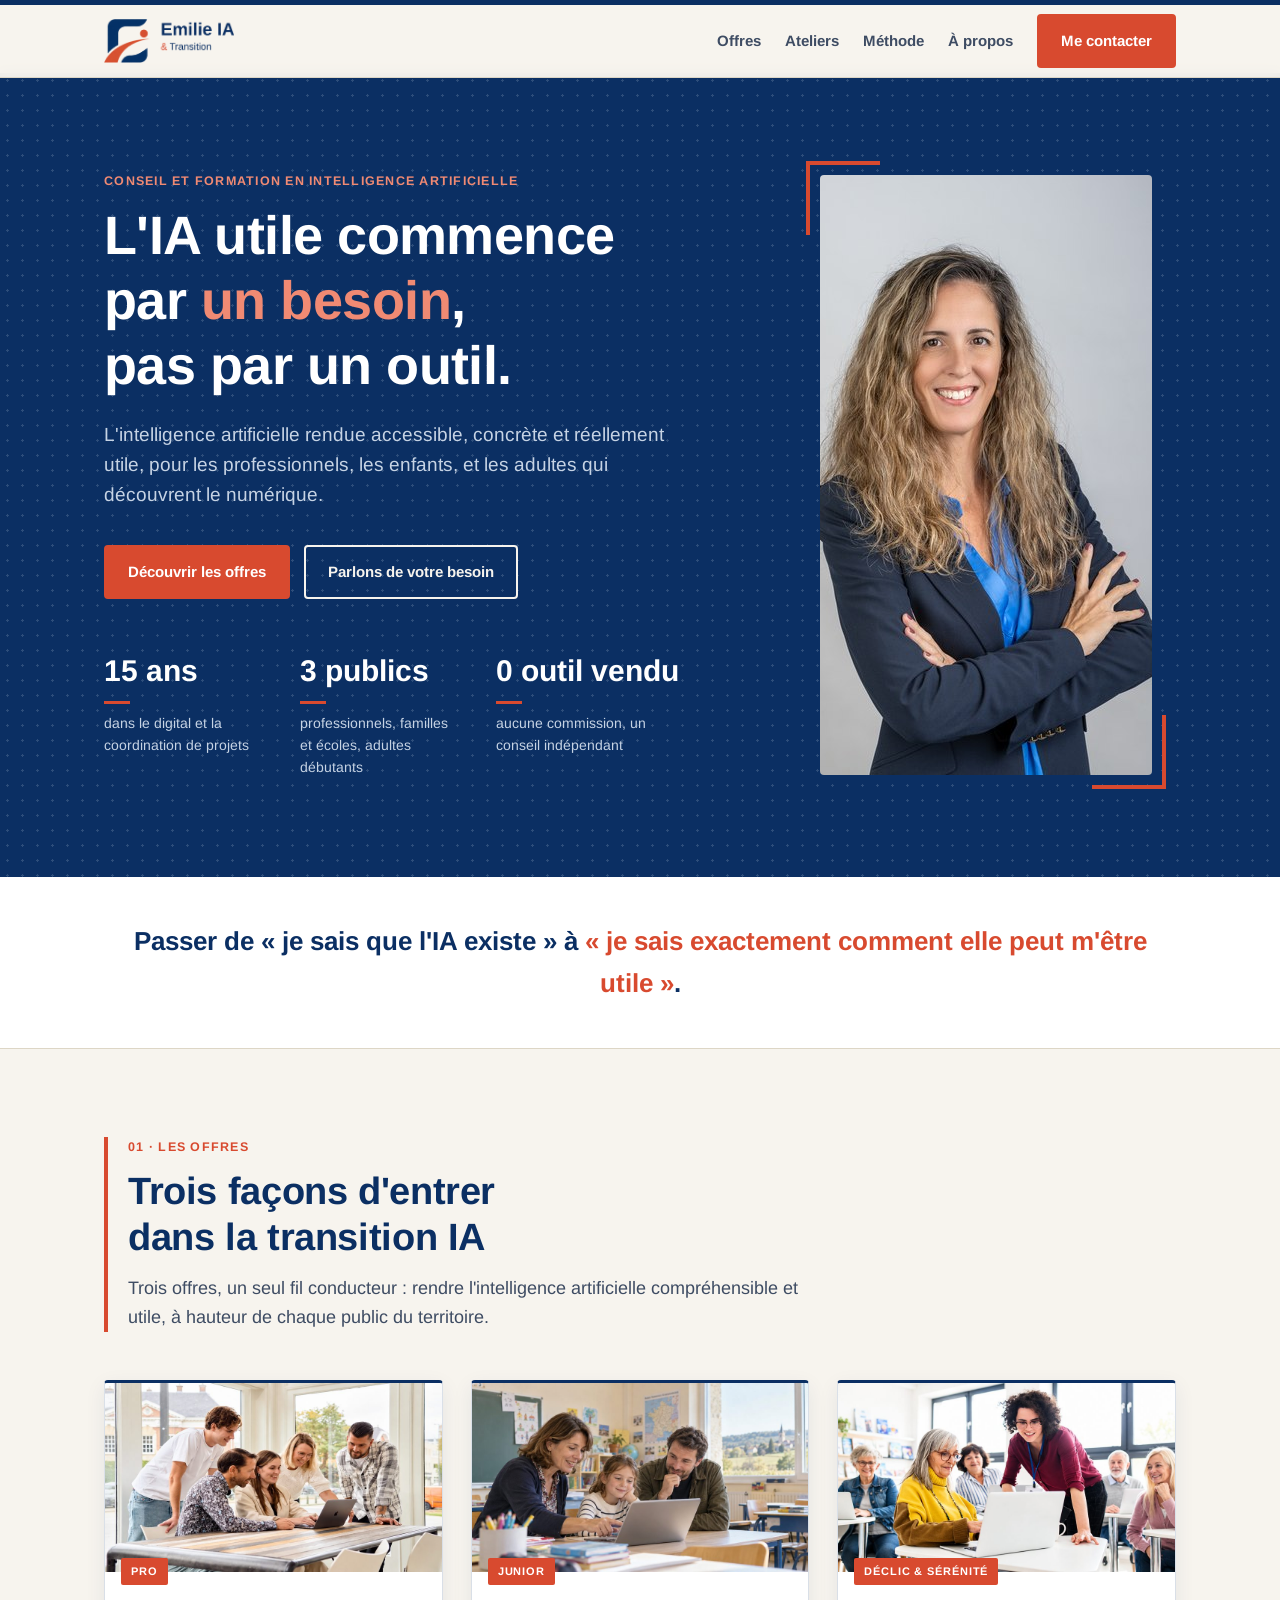
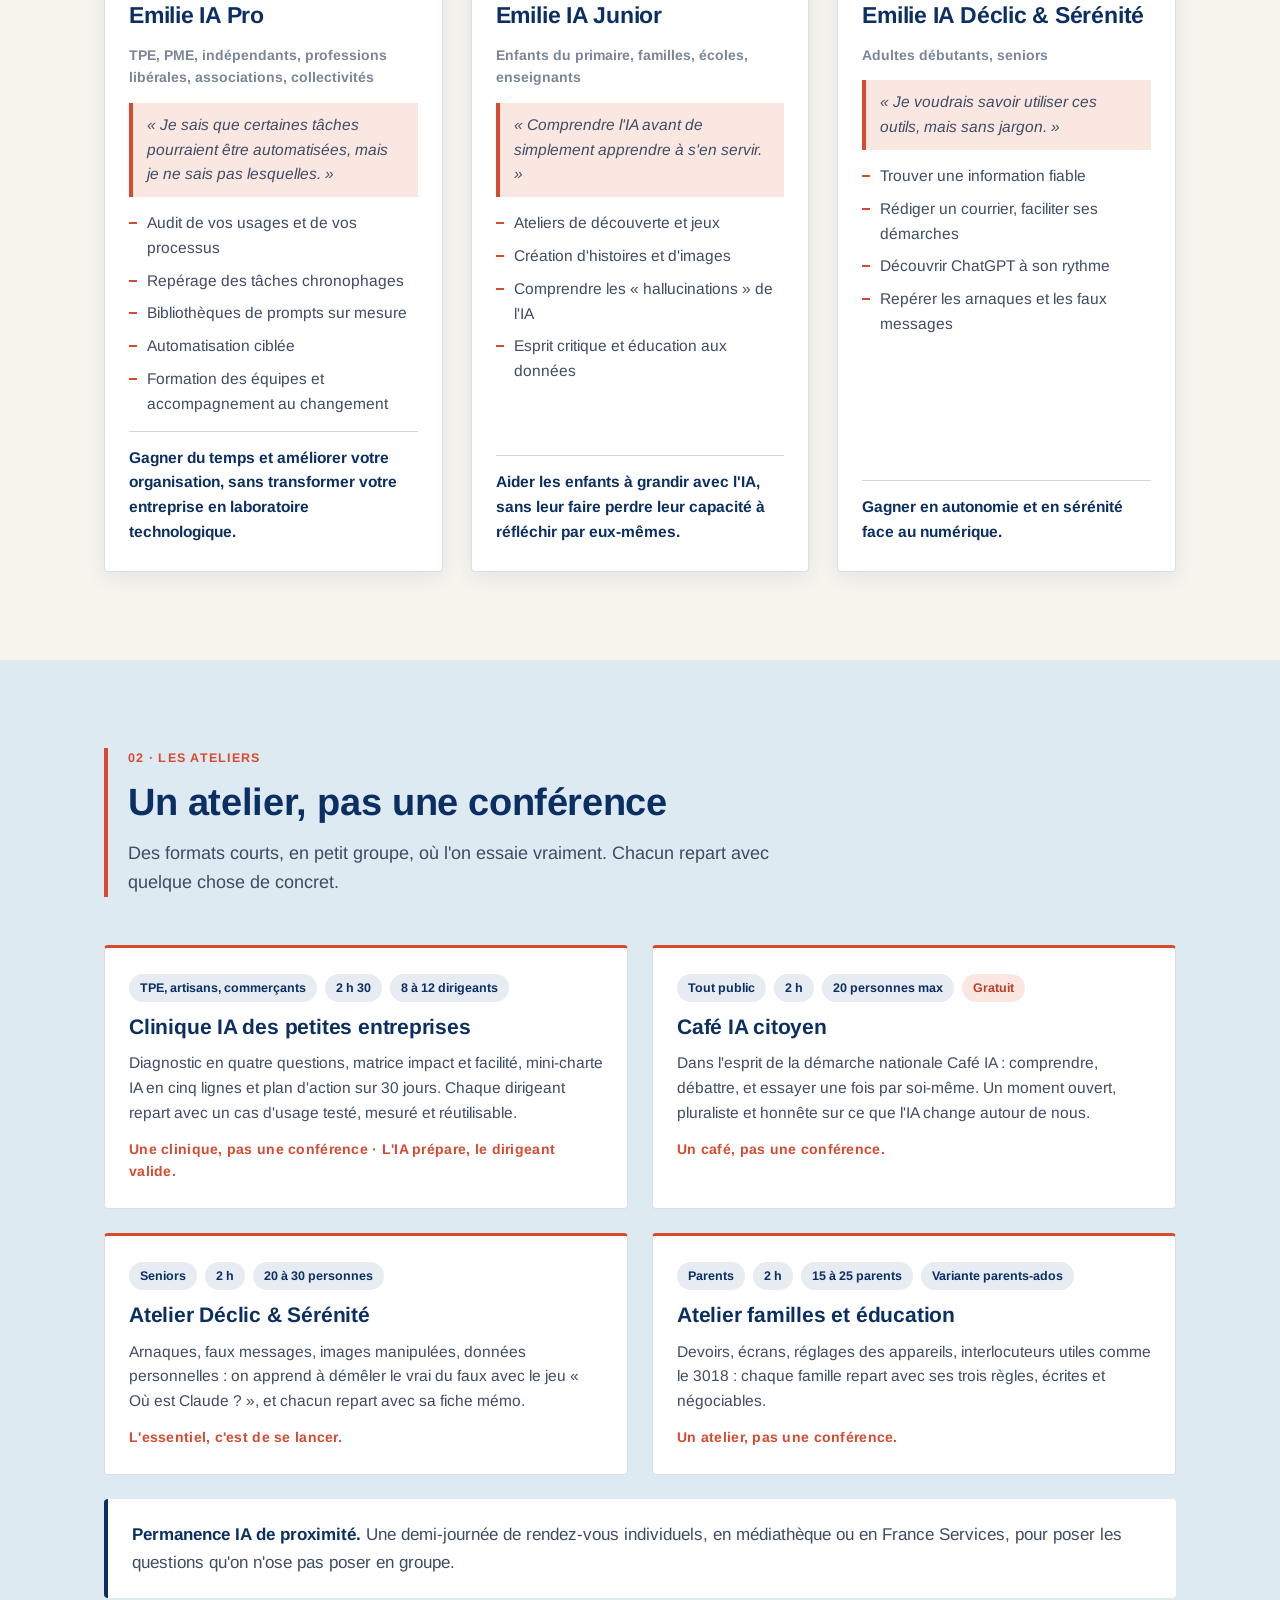
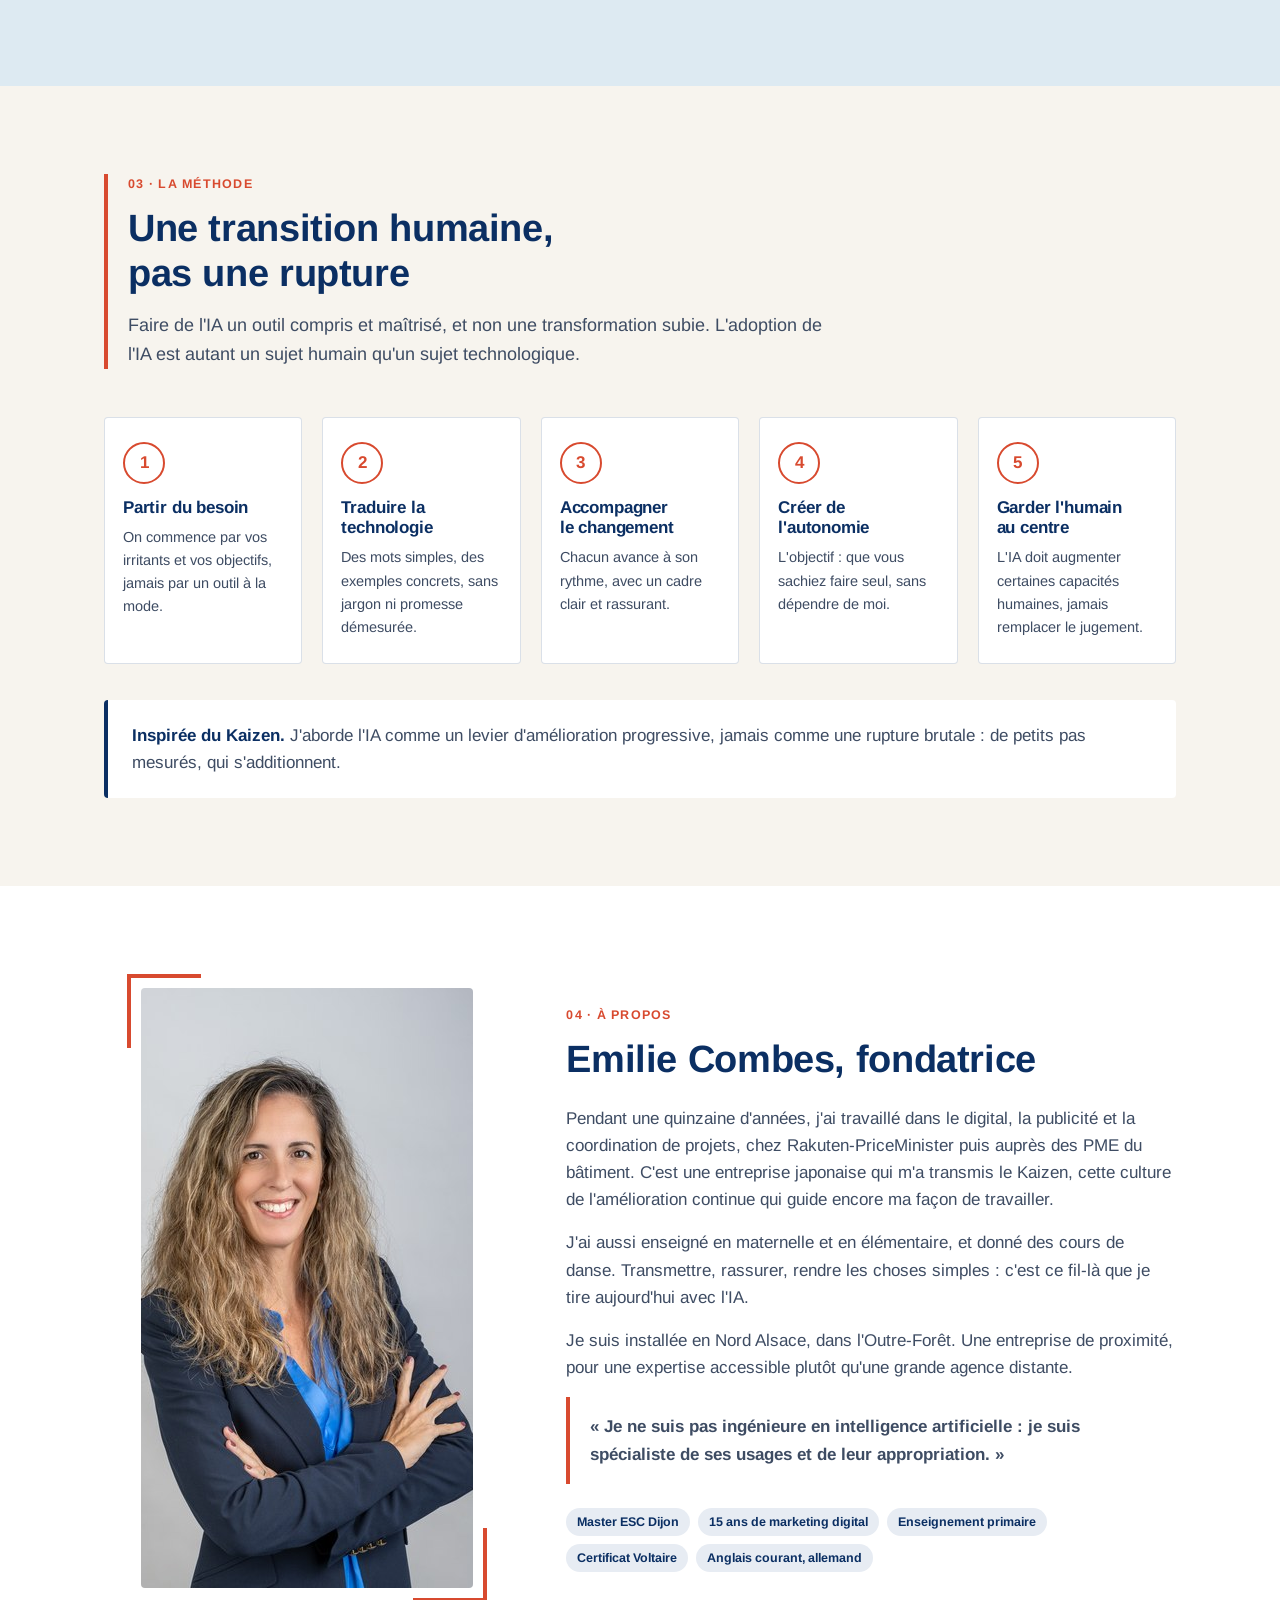
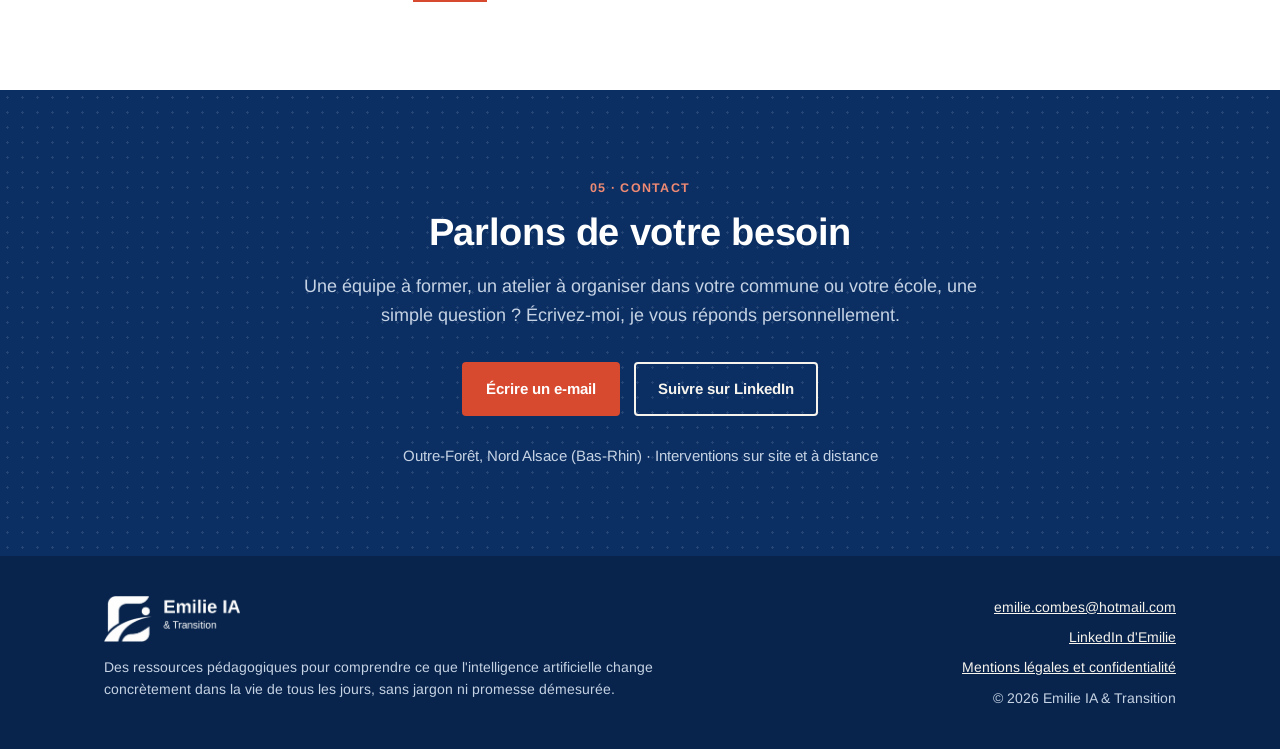
==== index.html @ 93472dae "Premier site Emilie IA & Transition Co-Authored-By: Claude Opus 5.5 (1M context) <noreply@anthropic." ====
<!doctype html>
<html lang="fr">
<head>
  <meta charset="utf-8">
  <meta name="viewport" content="width=device-width, initial-scale=1">
  <title>Emilie IA &amp; Transition | Conseil et formation en intelligence artificielle, Nord Alsace</title>
  <meta name="description" content="L'intelligence artificielle rendue accessible, concrète et réellement utile, pour les professionnels, les enfants et les adultes qui découvrent le numérique. Conseil et formation en IA dans le Bas-Rhin.">
  <link rel="icon" type="image/png" href="assets/logo_icone.png">
  <link rel="stylesheet" href="style.css">
</head>
<body>
  <div class="progress" aria-hidden="true"><span id="progress"></span></div>

  <header class="site-header">
    <div class="wrap">
      <a class="logo" href="#accueil" aria-label="Emilie IA & Transition, accueil"><img src="assets/logo_horizontal.png" alt="Emilie IA & Transition"></a>
      <button class="menu-toggle" aria-expanded="false" aria-controls="nav">Menu</button>
      <nav class="nav" id="nav">
        <a href="#offres">Offres</a>
        <a href="#ateliers">Ateliers</a>
        <a href="#methode">Méthode</a>
        <a href="#a-propos">À propos</a>
        <a class="btn" href="#contact">Me contacter</a>
      </nav>
    </div>
  </header>

  <main>
    <section class="hero" id="accueil">
      <div class="wrap">
        <div>
          <span class="eyebrow">Conseil et formation en intelligence artificielle</span>
          <h1>L'IA utile commence par <em>un besoin</em>, pas par un outil.</h1>
          <p class="lead">L'intelligence artificielle rendue accessible, concrète et réellement utile, pour les professionnels, les enfants, et les adultes qui découvrent le numérique.</p>
          <div class="actions">
            <a class="btn" href="#offres">Découvrir les offres</a>
            <a class="btn btn-light" href="#contact">Parlons de votre besoin</a>
          </div>
          <div class="stats">
            <div class="stat"><strong>15 ans</strong><span>dans le digital et la coordination de projets</span></div>
            <div class="stat"><strong>3 publics</strong><span>professionnels, familles et écoles, adultes débutants</span></div>
            <div class="stat"><strong>0 outil vendu</strong><span>aucune commission, un conseil indépendant</span></div>
          </div>
        </div>
        <figure class="portrait" style="margin:0">
          <img src="assets/portrait-emilie.jpg" alt="Portrait d'Emilie Combes, fondatrice d'Emilie IA & Transition" width="480" height="600">
        </figure>
      </div>
    </section>

    <section class="quote-band">
      <div class="wrap">
        <p>Passer de « je sais que l'IA existe » à <span>« je sais exactement comment elle peut m'être utile »</span>.</p>
      </div>
    </section>

    <section class="section" id="offres">
      <div class="wrap">
        <div class="section-head">
          <span class="eyebrow">01 · Les offres</span>
          <h2>Trois façons d'entrer dans la transition IA</h2>
          <p>Trois offres, un seul fil conducteur : rendre l'intelligence artificielle compréhensible et utile, à hauteur de chaque public du territoire.</p>
        </div>

        <div class="offers">
          <article class="offer">
            <div class="photo"><img src="assets/panel-pro.jpg" alt="Petite équipe de professionnels réunie autour d'un ordinateur portable" loading="lazy"><span class="tag">Pro</span></div>
            <div class="body">
              <h3>Emilie IA Pro</h3>
              <p class="who">TPE, PME, indépendants, professions libérales, associations, collectivités</p>
              <blockquote>« Je sais que certaines tâches pourraient être automatisées, mais je ne sais pas lesquelles. »</blockquote>
              <ul>
                <li>Audit de vos usages et de vos processus</li>
                <li>Repérage des tâches chronophages</li>
                <li>Bibliothèques de prompts sur mesure</li>
                <li>Automatisation ciblée</li>
                <li>Formation des équipes et accompagnement au changement</li>
              </ul>
              <p class="promise">Gagner du temps et améliorer votre organisation, sans transformer votre entreprise en laboratoire technologique.</p>
            </div>
          </article>

          <article class="offer">
            <div class="photo"><img src="assets/panel-junior.jpg" alt="Une enseignante, une petite fille et son père devant un ordinateur portable en classe" loading="lazy"><span class="tag">Junior</span></div>
            <div class="body">
              <h3>Emilie IA Junior</h3>
              <p class="who">Enfants du primaire, familles, écoles, enseignants</p>
              <blockquote>« Comprendre l'IA avant de simplement apprendre à s'en servir. »</blockquote>
              <ul>
                <li>Ateliers de découverte et jeux</li>
                <li>Création d'histoires et d'images</li>
                <li>Comprendre les « hallucinations » de l'IA</li>
                <li>Esprit critique et éducation aux données</li>
              </ul>
              <p class="promise">Aider les enfants à grandir avec l'IA, sans leur faire perdre leur capacité à réfléchir par eux-mêmes.</p>
            </div>
          </article>

          <article class="offer">
            <div class="photo"><img src="assets/panel-declic.jpg" alt="Une animatrice aide des seniors à utiliser un ordinateur portable" loading="lazy"><span class="tag">Déclic &amp; Sérénité</span></div>
            <div class="body">
              <h3>Emilie IA Déclic &amp; Sérénité</h3>
              <p class="who">Adultes débutants, seniors</p>
              <blockquote>« Je voudrais savoir utiliser ces outils, mais sans jargon. »</blockquote>
              <ul>
                <li>Trouver une information fiable</li>
                <li>Rédiger un courrier, faciliter ses démarches</li>
                <li>Découvrir ChatGPT à son rythme</li>
                <li>Repérer les arnaques et les faux messages</li>
              </ul>
              <p class="promise">Gagner en autonomie et en sérénité face au numérique.</p>
            </div>
          </article>
        </div>
      </div>
    </section>

    <section class="section workshops-section" id="ateliers">
      <div class="wrap">
        <div class="section-head">
          <span class="eyebrow">02 · Les ateliers</span>
          <h2>Un atelier, pas une conférence</h2>
          <p>Des formats courts, en petit groupe, où l'on essaie vraiment. Chacun repart avec quelque chose de concret.</p>
        </div>

        <div class="workshops">
          <article class="workshop">
            <div class="meta"><span class="pill">TPE, artisans, commerçants</span><span class="pill">2 h 30</span><span class="pill">8 à 12 dirigeants</span></div>
            <h3>Clinique IA des petites entreprises</h3>
            <p>Diagnostic en quatre questions, matrice impact et facilité, mini-charte IA en cinq lignes et plan d'action sur 30 jours. Chaque dirigeant repart avec un cas d'usage testé, mesuré et réutilisable.</p>
            <span class="slogan">Une clinique, pas une conférence · L'IA prépare, le dirigeant valide.</span>
          </article>

          <article class="workshop">
            <div class="meta"><span class="pill">Tout public</span><span class="pill">2 h</span><span class="pill">20 personnes max</span><span class="pill free">Gratuit</span></div>
            <h3>Café IA citoyen</h3>
            <p>Dans l'esprit de la démarche nationale Café IA : comprendre, débattre, et essayer une fois par soi-même. Un moment ouvert, pluraliste et honnête sur ce que l'IA change autour de nous.</p>
            <span class="slogan">Un café, pas une conférence.</span>
          </article>

          <article class="workshop">
            <div class="meta"><span class="pill">Seniors</span><span class="pill">2 h</span><span class="pill">20 à 30 personnes</span></div>
            <h3>Atelier Déclic &amp; Sérénité</h3>
            <p>Arnaques, faux messages, images manipulées, données personnelles : on apprend à démêler le vrai du faux avec le jeu « Où est Claude ? », et chacun repart avec sa fiche mémo.</p>
            <span class="slogan">L'essentiel, c'est de se lancer.</span>
          </article>

          <article class="workshop">
            <div class="meta"><span class="pill">Parents</span><span class="pill">2 h</span><span class="pill">15 à 25 parents</span><span class="pill">Variante parents-ados</span></div>
            <h3>Atelier familles et éducation</h3>
            <p>Devoirs, écrans, réglages des appareils, interlocuteurs utiles comme le 3018 : chaque famille repart avec ses trois règles, écrites et négociables.</p>
            <span class="slogan">Un atelier, pas une conférence.</span>
          </article>
        </div>

        <div class="kaizen" style="margin-top:24px">
          <strong>Permanence IA de proximité.</strong> Une demi-journée de rendez-vous individuels, en médiathèque ou en France Services, pour poser les questions qu'on n'ose pas poser en groupe.
        </div>
      </div>
    </section>

    <section class="section" id="methode">
      <div class="wrap">
        <div class="section-head">
          <span class="eyebrow">03 · La méthode</span>
          <h2>Une transition humaine, pas une rupture</h2>
          <p>Faire de l'IA un outil compris et maîtrisé, et non une transformation subie. L'adoption de l'IA est autant un sujet humain qu'un sujet technologique.</p>
        </div>

        <div class="steps">
          <div class="step"><h3>Partir du besoin</h3><p>On commence par vos irritants et vos objectifs, jamais par un outil à la mode.</p></div>
          <div class="step"><h3>Traduire la technologie</h3><p>Des mots simples, des exemples concrets, sans jargon ni promesse démesurée.</p></div>
          <div class="step"><h3>Accompagner le changement</h3><p>Chacun avance à son rythme, avec un cadre clair et rassurant.</p></div>
          <div class="step"><h3>Créer de l'autonomie</h3><p>L'objectif : que vous sachiez faire seul, sans dépendre de moi.</p></div>
          <div class="step"><h3>Garder l'humain au centre</h3><p>L'IA doit augmenter certaines capacités humaines, jamais remplacer le jugement.</p></div>
        </div>

        <p class="kaizen"><strong>Inspirée du Kaizen.</strong> J'aborde l'IA comme un levier d'amélioration progressive, jamais comme une rupture brutale : de petits pas mesurés, qui s'additionnent.</p>
      </div>
    </section>

    <section class="section" id="a-propos" style="background:var(--surface)">
      <div class="wrap about">
        <figure class="portrait" style="margin:0">
          <img src="assets/portrait-emilie.jpg" alt="Emilie Combes, souriante, bras croisés" width="480" height="600" loading="lazy">
        </figure>
        <div class="text">
          <span class="eyebrow">04 · À propos</span>
          <h2 style="font-size:clamp(28px,3.6vw,38px);margin-bottom:22px">Emilie Combes, fondatrice</h2>
          <p>Pendant une quinzaine d'années, j'ai travaillé dans le digital, la publicité et la coordination de projets, chez Rakuten-PriceMinister puis auprès des PME du bâtiment. C'est une entreprise japonaise qui m'a transmis le Kaizen, cette culture de l'amélioration continue qui guide encore ma façon de travailler.</p>
          <p>J'ai aussi enseigné en maternelle et en élémentaire, et donné des cours de danse. Transmettre, rassurer, rendre les choses simples : c'est ce fil-là que je tire aujourd'hui avec l'IA.</p>
          <p>Je suis installée en Nord Alsace, dans l'Outre-Forêt. Une entreprise de proximité, pour une expertise accessible plutôt qu'une grande agence distante.</p>
          <p class="signature">« Je ne suis pas ingénieure en intelligence artificielle : je suis spécialiste de ses usages et de leur appropriation. »</p>
          <div class="creds">
            <span class="pill">Master ESC Dijon</span>
            <span class="pill">15 ans de marketing digital</span>
            <span class="pill">Enseignement primaire</span>
            <span class="pill">Certificat Voltaire</span>
            <span class="pill">Anglais courant, allemand</span>
          </div>
        </div>
      </div>
    </section>

    <section class="section contact" id="contact">
      <div class="wrap">
        <span class="eyebrow">05 · Contact</span>
        <h2>Parlons de votre besoin</h2>
        <p>Une équipe à former, un atelier à organiser dans votre commune ou votre école, une simple question ? Écrivez-moi, je vous réponds personnellement.</p>
        <div class="actions">
          <a class="btn" href="mailto:emilie.combes@hotmail.com?subject=Demande%20d'information%20Emilie%20IA%20%26%20Transition">Écrire un e-mail</a>
          <a class="btn btn-light" href="https://www.linkedin.com/company/emilie-ia-transition/" target="_blank" rel="noopener">Suivre sur LinkedIn</a>
        </div>
        <p class="place">Outre-Forêt, Nord Alsace (Bas-Rhin) · Interventions sur site et à distance</p>
      </div>
    </section>
  </main>

  <footer class="site-footer">
    <div class="wrap">
      <div>
        <img src="assets/logo_horizontal_blanc.png" alt="Emilie IA & Transition">
        <p>Des ressources pédagogiques pour comprendre ce que l'intelligence artificielle change concrètement dans la vie de tous les jours, sans jargon ni promesse démesurée.</p>
      </div>
      <div class="links">
        <a href="mailto:emilie.combes@hotmail.com">emilie.combes@hotmail.com</a>
        <a href="https://www.linkedin.com/in/emilie-combes-francais/" target="_blank" rel="noopener">LinkedIn d'Emilie</a>
        <a href="mentions-legales.html">Mentions légales et confidentialité</a>
        <span>© 2026 Emilie IA &amp; Transition</span>
      </div>
    </div>
  </footer>

  <script>
    const bar = document.getElementById('progress');
    addEventListener('scroll', () => {
      const h = document.documentElement;
      bar.style.width = (h.scrollTop / (h.scrollHeight - h.clientHeight) * 100) + '%';
    }, { passive: true });
    const toggle = document.querySelector('.menu-toggle');
    const nav = document.getElementById('nav');
    toggle.addEventListener('click', () => {
      const open = nav.classList.toggle('open');
      toggle.setAttribute('aria-expanded', open);
    });
    nav.querySelectorAll('a').forEach(a => a.addEventListener('click', () => nav.classList.remove('open')));
  </script>
</body>
</html>
---- style.css ----
/* Police Arimo hébergée sur le site (pas d'appel à Google, plus simple pour le RGPD) */
@font-face { font-family: 'Arimo'; font-style: italic; font-weight: 400; font-display: swap; src: url('fonts/arimo-italic-400.woff2') format('woff2'); unicode-range: U+0000-00FF, U+0131, U+0152-0153, U+02BB-02BC, U+02C6, U+02DA, U+02DC, U+0304, U+0308, U+0329, U+2000-206F, U+20AC, U+2122, U+2191, U+2193, U+2212, U+2215, U+FEFF, U+FFFD; }
@font-face { font-family: 'Arimo'; font-style: normal; font-weight: 400; font-display: swap; src: url('fonts/arimo-normal-400.woff2') format('woff2'); unicode-range: U+0000-00FF, U+0131, U+0152-0153, U+02BB-02BC, U+02C6, U+02DA, U+02DC, U+0304, U+0308, U+0329, U+2000-206F, U+20AC, U+2122, U+2191, U+2193, U+2212, U+2215, U+FEFF, U+FFFD; }
@font-face { font-family: 'Arimo'; font-style: normal; font-weight: 700; font-display: swap; src: url('fonts/arimo-normal-700.woff2') format('woff2'); unicode-range: U+0000-00FF, U+0131, U+0152-0153, U+02BB-02BC, U+02C6, U+02DA, U+02DC, U+0304, U+0308, U+0329, U+2000-206F, U+20AC, U+2122, U+2191, U+2193, U+2212, U+2215, U+FEFF, U+FFFD; }

/* Charte Emilie IA & Transition : navy, terracotta, blanc cassé, Arimo */
:root {
  --bg: #F7F4EE;
  --surface: #FFFFFF;
  --navy: #0B2F63;
  --navy-soft: #E7ECF3;
  --terracotta: #D84A2F;
  --terracotta-hover: #C03E26;
  --terracotta-soft: #FBE7E1;
  --pale: #DDEAF2;
  --rose: #F3E1D9;
  --ink: #171717;
  --ink-soft: #3E4C63;
  --ink-faint: #7A8698;
  --line: #DDD6C6;
  --border: rgba(11, 47, 99, .15);
  --on-navy: #F7F4EE;
  --on-navy-soft: #C6D3E4;
  --radius: 4px;
  --shadow: 0 6px 20px rgba(11, 47, 99, .08);
  --font: 'Arimo', Arial, Helvetica, sans-serif;
}

* { box-sizing: border-box; }
html { scroll-behavior: smooth; }
body {
  margin: 0;
  background: var(--bg);
  color: var(--ink);
  font-family: var(--font);
  font-size: 17px;
  line-height: 1.6;
}
img { max-width: 100%; display: block; }
a { color: var(--navy); }
h1, h2, h3 { color: var(--navy); font-weight: 700; letter-spacing: -0.01em; line-height: 1.2; margin: 0; text-wrap: balance; }
p { margin: 0; }

.wrap { max-width: 1120px; margin: 0 auto; padding: 0 24px; }

/* Bandeau de progression */
.progress { position: fixed; top: 0; left: 0; right: 0; height: 5px; background: var(--navy); z-index: 50; }
.progress span { display: block; height: 100%; width: 0; background: var(--terracotta); }

/* En-tête */
.site-header { position: sticky; top: 5px; z-index: 40; background: rgba(247, 244, 238, .96); border-bottom: 1px solid var(--line); backdrop-filter: blur(6px); }
.site-header .wrap { display: flex; align-items: center; justify-content: space-between; gap: 16px; height: 72px; }
.site-header .logo img { height: 44px; width: auto; }
.nav { display: flex; gap: 24px; align-items: center; }
.nav a { text-decoration: none; color: var(--ink-soft); font-size: 15px; font-weight: 700; }
.nav a:hover { color: var(--terracotta); }
.nav .btn { color: #fff; }
.menu-toggle { display: none; background: none; border: 1px solid var(--navy); color: var(--navy); border-radius: var(--radius); padding: 8px 12px; font: 700 14px var(--font); cursor: pointer; }

/* Boutons */
.btn { display: inline-block; text-decoration: none; font-weight: 700; font-size: 15px; padding: 13px 22px; border-radius: var(--radius); border: 2px solid var(--terracotta); background: var(--terracotta); color: #fff; transition: background .15s; }
.btn:hover { background: var(--terracotta-hover); border-color: var(--terracotta-hover); }
.btn-outline { background: transparent; color: var(--navy); border-color: var(--navy); }
.btn-outline:hover { background: var(--navy); color: #fff; border-color: var(--navy); }
.btn-light { background: transparent; color: var(--on-navy); border-color: var(--on-navy); }
.btn-light:hover { background: var(--on-navy); color: var(--navy); border-color: var(--on-navy); }

/* Eyebrow et titres de section */
.eyebrow { display: block; font-size: 12.5px; font-weight: 700; letter-spacing: .1em; text-transform: uppercase; color: var(--terracotta); margin-bottom: 12px; }
.section { padding: 88px 0; }
.section-head { max-width: 720px; margin-bottom: 48px; padding-left: 20px; border-left: 4px solid var(--terracotta); }
.section-head h2 { font-size: clamp(28px, 3.6vw, 38px); }
.section-head p { margin-top: 14px; color: var(--ink-soft); font-size: 18px; }

/* Hero */
.hero { position: relative; background: var(--navy); color: var(--on-navy); overflow: hidden; }
.hero::before { content: ''; position: absolute; inset: 0; background-image: radial-gradient(rgba(198, 211, 228, .18) 1.2px, transparent 1.2px); background-size: 15px 15px; }
.hero .wrap { position: relative; display: grid; grid-template-columns: 1.25fr .75fr; gap: 56px; align-items: center; padding-top: 88px; padding-bottom: 88px; }
.hero .eyebrow { color: #F08A73; }
.hero h1 { color: #fff; font-size: clamp(34px, 5vw, 54px); }
.hero h1 em { font-style: normal; color: #F08A73; }
.hero .lead { margin-top: 22px; font-size: 19px; color: var(--on-navy-soft); max-width: 600px; }
.hero .actions { margin-top: 34px; display: flex; flex-wrap: wrap; gap: 14px; }
.hero .stats { margin-top: 48px; display: flex; flex-wrap: wrap; gap: 36px; }
.hero .stat strong { display: block; font-size: 30px; color: #fff; }
.hero .stat strong::after { content: ''; display: block; width: 26px; height: 3px; background: var(--terracotta); margin-top: 6px; }
.hero .stat span { display: block; margin-top: 8px; font-size: 14px; color: var(--on-navy-soft); max-width: 160px; }

/* Portrait avec équerres terracotta */
.portrait { position: relative; padding: 14px; max-width: 360px; justify-self: center; }
.portrait::before, .portrait::after { content: ''; position: absolute; width: 70px; height: 70px; border: 4px solid var(--terracotta); }
.portrait::before { top: 0; left: 0; border-right: none; border-bottom: none; }
.portrait::after { bottom: 0; right: 0; border-left: none; border-top: none; }
.portrait img { border-radius: var(--radius); aspect-ratio: 4 / 5; object-fit: cover; width: 100%; }

/* Citation */
.quote-band { background: var(--surface); border-bottom: 1px solid var(--line); }
.quote-band .wrap { padding-top: 44px; padding-bottom: 44px; text-align: center; }
.quote-band p { font-size: clamp(20px, 2.6vw, 26px); font-weight: 700; color: var(--navy); }
.quote-band p span { color: var(--terracotta); }

/* Offres */
.offers { display: grid; grid-template-columns: repeat(3, 1fr); gap: 28px; }
.offer { background: var(--surface); border: 1px solid var(--border); border-top: 3px solid var(--navy); border-radius: var(--radius); box-shadow: var(--shadow); display: flex; flex-direction: column; overflow: hidden; }
.offer .photo { position: relative; }
.offer .photo img { aspect-ratio: 16 / 9; object-fit: cover; width: 100%; }
.offer .photo .tag { position: absolute; left: 16px; bottom: -13px; background: var(--terracotta); color: #fff; font-size: 11px; font-weight: 700; letter-spacing: .08em; text-transform: uppercase; padding: 5px 10px; border-radius: 2px; }
.offer .body { padding: 30px 24px 26px; display: flex; flex-direction: column; gap: 14px; flex: 1; }
.offer h3 { font-size: 23px; }
.offer .who { font-size: 14px; color: var(--ink-faint); font-weight: 700; }
.offer blockquote { margin: 0; padding: 10px 14px; border-left: 4px solid var(--terracotta); background: var(--terracotta-soft); font-style: italic; color: var(--ink-soft); font-size: 15.5px; }
.offer ul { margin: 0; padding: 0; list-style: none; display: flex; flex-direction: column; gap: 8px; }
.offer li { position: relative; padding-left: 18px; font-size: 15.5px; color: var(--ink-soft); }
.offer li::before { content: ''; position: absolute; left: 0; top: 11px; width: 8px; height: 2px; background: var(--terracotta); }
.offer .promise { margin-top: auto; padding-top: 14px; border-top: 1px solid var(--line); font-weight: 700; color: var(--navy); font-size: 15.5px; }

/* Ateliers */
.workshops-section { background: var(--pale); }
.workshops { display: grid; grid-template-columns: repeat(2, 1fr); gap: 24px; }
.workshop { background: var(--surface); border-radius: var(--radius); border: 1px solid var(--border); border-top: 3px solid var(--terracotta); padding: 26px 24px; display: flex; flex-direction: column; gap: 12px; }
.workshop .meta { display: flex; flex-wrap: wrap; gap: 8px; }
.pill { display: inline-block; font-size: 12.5px; font-weight: 700; color: var(--navy); background: var(--navy-soft); padding: 4px 11px; border-radius: 999px; }
.pill.free { background: var(--terracotta-soft); color: var(--terracotta-hover); }
.workshop h3 { font-size: 21px; }
.workshop p { color: var(--ink-soft); font-size: 15.5px; }
.workshop .slogan { font-weight: 700; color: var(--terracotta); font-size: 14px; letter-spacing: .02em; }

/* Méthode */
.steps { display: grid; grid-template-columns: repeat(5, 1fr); gap: 20px; counter-reset: step; }
.step { background: var(--surface); border: 1px solid var(--border); border-radius: var(--radius); padding: 24px 18px; }
.step::before { counter-increment: step; content: counter(step); display: flex; align-items: center; justify-content: center; width: 38px; height: 38px; border-radius: 50%; border: 2px solid var(--terracotta); color: var(--terracotta); font-weight: 700; margin-bottom: 14px; }
.step h3 { font-size: 17px; margin-bottom: 8px; }
.step p { font-size: 14.5px; color: var(--ink-soft); }
.kaizen { margin-top: 36px; padding: 22px 24px; background: var(--surface); border-left: 4px solid var(--navy); border-radius: var(--radius); color: var(--ink-soft); }
.kaizen strong { color: var(--navy); }

/* À propos */
.about { display: grid; grid-template-columns: .8fr 1.2fr; gap: 56px; align-items: center; }
.about .text p + p { margin-top: 16px; }
.about .text p { color: var(--ink-soft); }
.about .signature { margin-top: 24px; padding: 16px 20px; border-left: 4px solid var(--terracotta); background: var(--surface); font-weight: 700; color: var(--navy); }
.creds { margin-top: 24px; display: flex; flex-wrap: wrap; gap: 8px; }

/* Contact */
.contact { background: var(--navy); color: var(--on-navy); position: relative; overflow: hidden; }
.contact::before { content: ''; position: absolute; inset: 0; background-image: radial-gradient(rgba(198, 211, 228, .14) 1.2px, transparent 1.2px); background-size: 15px 15px; }
.contact .wrap { position: relative; text-align: center; max-width: 760px; }
.contact h2 { color: #fff; font-size: clamp(28px, 3.6vw, 38px); }
.contact p { margin-top: 16px; color: var(--on-navy-soft); font-size: 18px; }
.contact .eyebrow { color: #F08A73; }
.contact .actions { margin-top: 32px; display: flex; justify-content: center; flex-wrap: wrap; gap: 14px; }
.contact .place { margin-top: 28px; font-size: 15px; color: var(--on-navy-soft); }

/* Pied de page */
.site-footer { background: #08244C; color: var(--on-navy-soft); font-size: 14px; }
.site-footer .wrap { padding-top: 40px; padding-bottom: 40px; display: grid; grid-template-columns: 1.4fr 1fr; gap: 32px; align-items: start; }
.site-footer img { height: 46px; width: auto; margin-bottom: 14px; }
.site-footer a { color: var(--on-navy); }
.site-footer .links { display: flex; flex-direction: column; gap: 8px; align-items: flex-end; }

/* Page légale */
.legal { padding: 64px 0 88px; }
.legal .wrap { max-width: 800px; }
.legal h1 { font-size: 36px; margin-bottom: 32px; }
.legal h2 { font-size: 21px; margin: 32px 0 10px; }
.legal p, .legal li { color: var(--ink-soft); }
.todo { background: var(--terracotta-soft); color: var(--terracotta-hover); font-weight: 700; padding: 0 4px; border-radius: 2px; }

/* Responsive */
@media (max-width: 980px) {
  .offers { grid-template-columns: 1fr; max-width: 560px; }
  .steps { grid-template-columns: repeat(2, 1fr); }
  .hero .wrap, .about { grid-template-columns: 1fr; }
  .portrait { max-width: 300px; }
}
@media (max-width: 760px) {
  body { font-size: 16px; }
  .wrap { padding: 0 16px; }
  .section { padding: 64px 0; }
  .menu-toggle { display: block; }
  .nav { display: none; position: absolute; top: 72px; left: 0; right: 0; flex-direction: column; align-items: stretch; gap: 0; background: var(--bg); border-bottom: 1px solid var(--line); padding: 8px 16px 16px; }
  .nav.open { display: flex; }
  .nav a { padding: 12px 0; border-bottom: 1px solid var(--line); }
  .nav .btn { margin-top: 12px; text-align: center; border-bottom: 2px solid var(--terracotta); }
  .workshops, .steps { grid-template-columns: 1fr; }
  .hero .wrap { padding-top: 56px; padding-bottom: 64px; gap: 40px; }
  .site-footer .wrap { grid-template-columns: 1fr; }
  .site-footer .links { align-items: flex-start; }
}
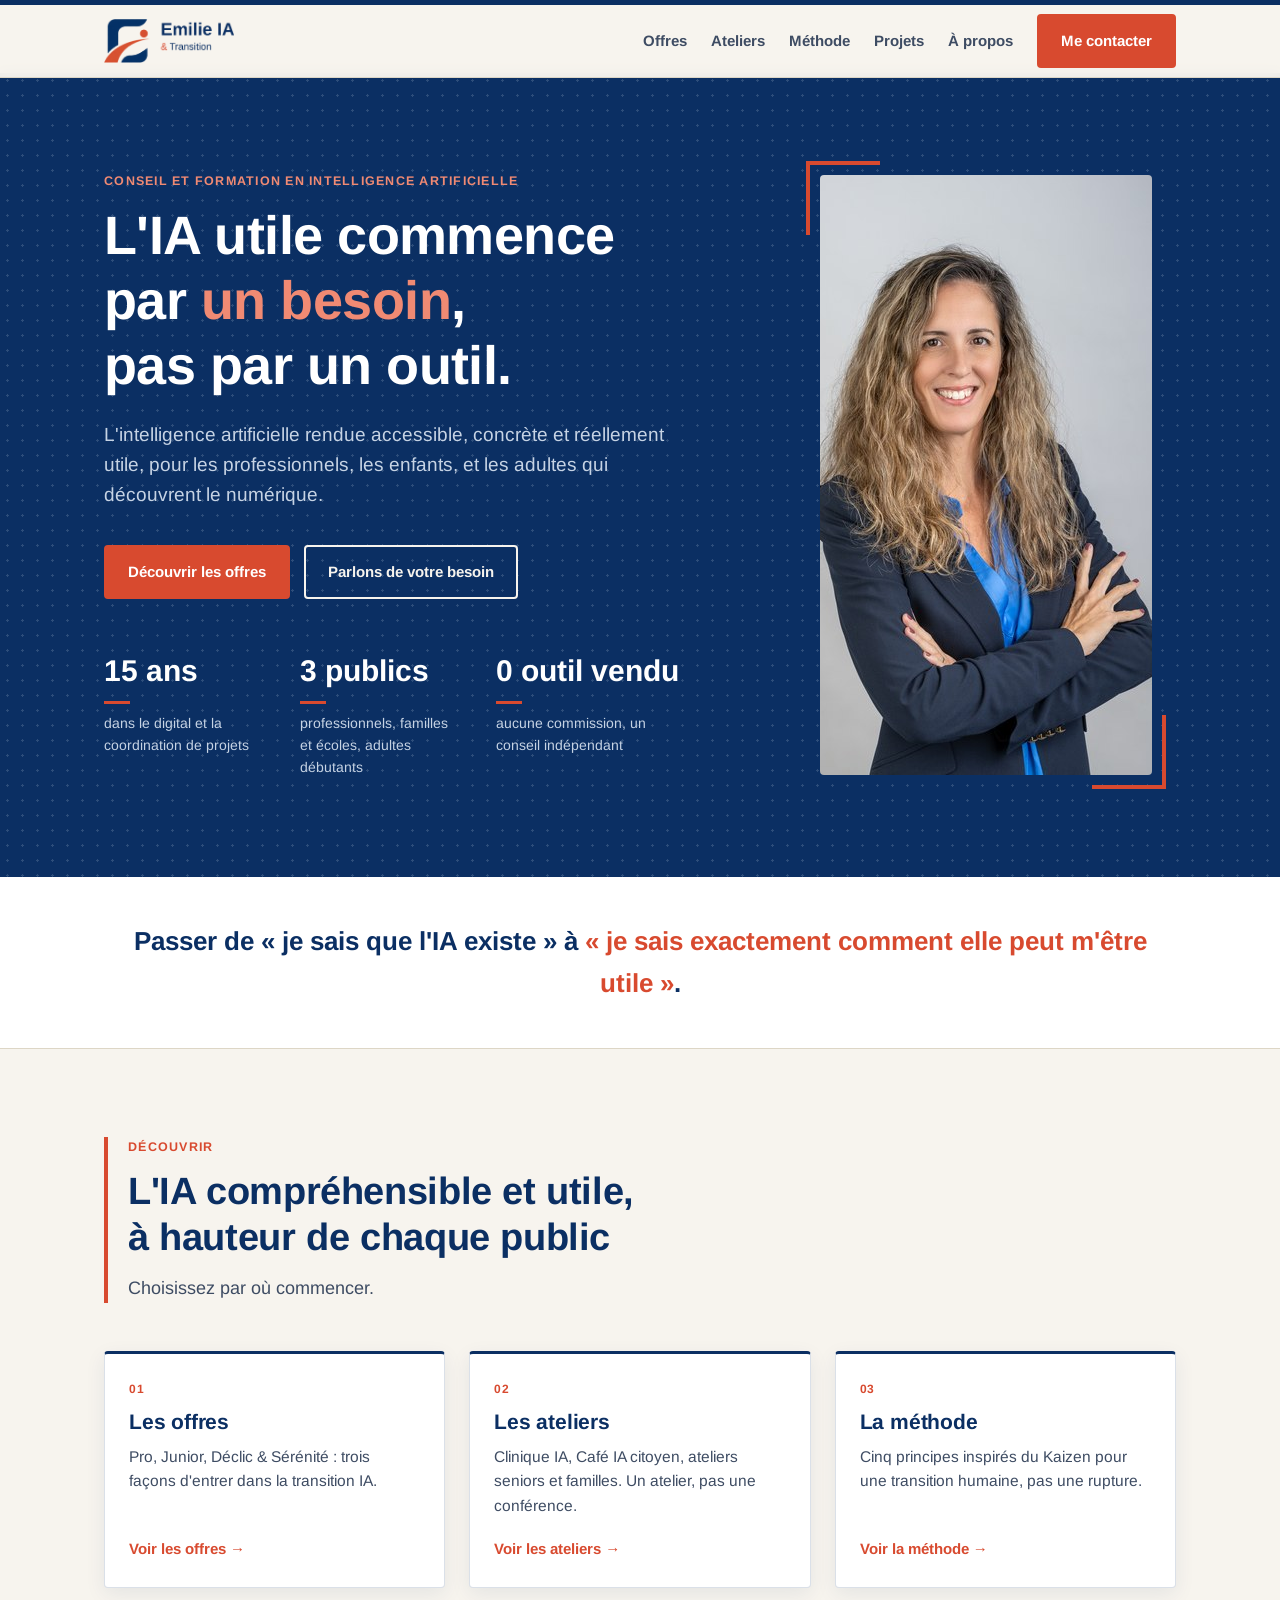
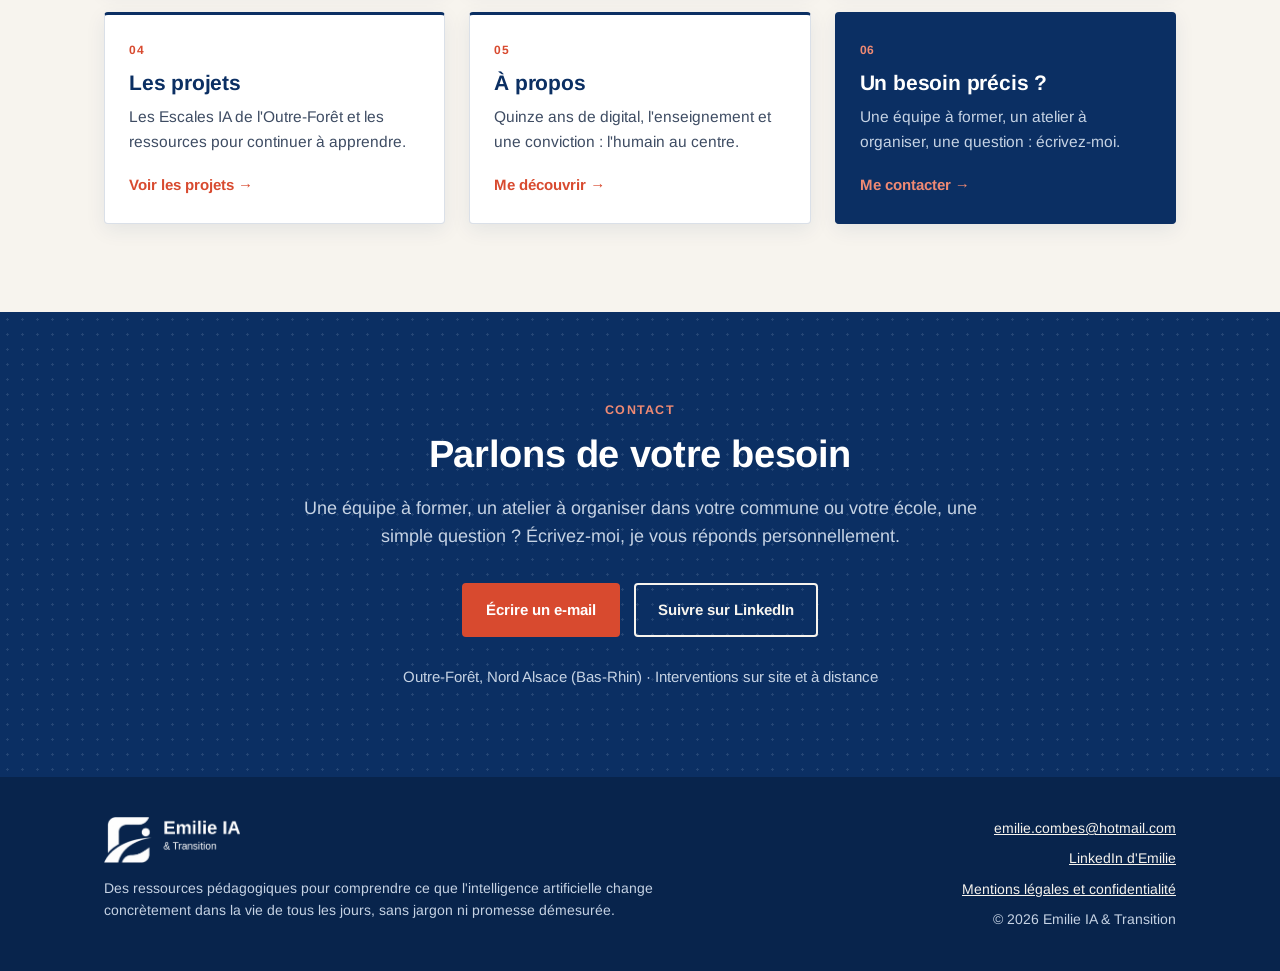
==== commit 6f004a42: "Une page par rubrique et nouvelle page Projets Co-Authored-By: Claude Opus 5.5 (1M context) <noreply" ====
--- a/index.html
+++ b/index.html
@@ -13,13 +13,14 @@
 
   <header class="site-header">
     <div class="wrap">
-      <a class="logo" href="#accueil" aria-label="Emilie IA & Transition, accueil"><img src="assets/logo_horizontal.png" alt="Emilie IA & Transition"></a>
+      <a class="logo" href="index.html" aria-label="Emilie IA & Transition, accueil"><img src="assets/logo_horizontal.png" alt="Emilie IA & Transition"></a>
       <button class="menu-toggle" aria-expanded="false" aria-controls="nav">Menu</button>
       <nav class="nav" id="nav">
-        <a href="#offres">Offres</a>
-        <a href="#ateliers">Ateliers</a>
-        <a href="#methode">Méthode</a>
-        <a href="#a-propos">À propos</a>
+        <a href="offres.html">Offres</a>
+        <a href="ateliers.html">Ateliers</a>
+        <a href="methode.html">Méthode</a>
+        <a href="projets.html">Projets</a>
+        <a href="a-propos.html">À propos</a>
         <a class="btn" href="#contact">Me contacter</a>
       </nav>
     </div>
@@ -33,7 +34,7 @@
           <h1>L'IA utile commence par <em>un besoin</em>, pas par un outil.</h1>
           <p class="lead">L'intelligence artificielle rendue accessible, concrète et réellement utile, pour les professionnels, les enfants, et les adultes qui découvrent le numérique.</p>
           <div class="actions">
-            <a class="btn" href="#offres">Découvrir les offres</a>
+            <a class="btn" href="offres.html">Découvrir les offres</a>
             <a class="btn btn-light" href="#contact">Parlons de votre besoin</a>
           </div>
           <div class="stats">
@@ -54,157 +55,28 @@
       </div>
     </section>
 
-    <section class="section" id="offres">
+    <section class="section">
       <div class="wrap">
         <div class="section-head">
-          <span class="eyebrow">01 · Les offres</span>
-          <h2>Trois façons d'entrer dans la transition IA</h2>
-          <p>Trois offres, un seul fil conducteur : rendre l'intelligence artificielle compréhensible et utile, à hauteur de chaque public du territoire.</p>
+          <span class="eyebrow">Découvrir</span>
+          <h2>L'IA compréhensible et utile, à hauteur de chaque public</h2>
+          <p>Choisissez par où commencer.</p>
         </div>
-
-        <div class="offers">
-          <article class="offer">
-            <div class="photo"><img src="assets/panel-pro.jpg" alt="Petite équipe de professionnels réunie autour d'un ordinateur portable" loading="lazy"><span class="tag">Pro</span></div>
-            <div class="body">
-              <h3>Emilie IA Pro</h3>
-              <p class="who">TPE, PME, indépendants, professions libérales, associations, collectivités</p>
-              <blockquote>« Je sais que certaines tâches pourraient être automatisées, mais je ne sais pas lesquelles. »</blockquote>
-              <ul>
-                <li>Audit de vos usages et de vos processus</li>
-                <li>Repérage des tâches chronophages</li>
-                <li>Bibliothèques de prompts sur mesure</li>
-                <li>Automatisation ciblée</li>
-                <li>Formation des équipes et accompagnement au changement</li>
-              </ul>
-              <p class="promise">Gagner du temps et améliorer votre organisation, sans transformer votre entreprise en laboratoire technologique.</p>
-            </div>
-          </article>
-
-          <article class="offer">
-            <div class="photo"><img src="assets/panel-junior.jpg" alt="Une enseignante, une petite fille et son père devant un ordinateur portable en classe" loading="lazy"><span class="tag">Junior</span></div>
-            <div class="body">
-              <h3>Emilie IA Junior</h3>
-              <p class="who">Enfants du primaire, familles, écoles, enseignants</p>
-              <blockquote>« Comprendre l'IA avant de simplement apprendre à s'en servir. »</blockquote>
-              <ul>
-                <li>Ateliers de découverte et jeux</li>
-                <li>Création d'histoires et d'images</li>
-                <li>Comprendre les « hallucinations » de l'IA</li>
-                <li>Esprit critique et éducation aux données</li>
-              </ul>
-              <p class="promise">Aider les enfants à grandir avec l'IA, sans leur faire perdre leur capacité à réfléchir par eux-mêmes.</p>
-            </div>
-          </article>
-
-          <article class="offer">
-            <div class="photo"><img src="assets/panel-declic.jpg" alt="Une animatrice aide des seniors à utiliser un ordinateur portable" loading="lazy"><span class="tag">Déclic &amp; Sérénité</span></div>
-            <div class="body">
-              <h3>Emilie IA Déclic &amp; Sérénité</h3>
-              <p class="who">Adultes débutants, seniors</p>
-              <blockquote>« Je voudrais savoir utiliser ces outils, mais sans jargon. »</blockquote>
-              <ul>
-                <li>Trouver une information fiable</li>
-                <li>Rédiger un courrier, faciliter ses démarches</li>
-                <li>Découvrir ChatGPT à son rythme</li>
-                <li>Repérer les arnaques et les faux messages</li>
-              </ul>
-              <p class="promise">Gagner en autonomie et en sérénité face au numérique.</p>
-            </div>
-          </article>
+        <div class="teasers">
+          <a class="teaser" href="offres.html"><span class="num">01</span><h3>Les offres</h3><p>Pro, Junior, Déclic &amp; Sérénité : trois façons d'entrer dans la transition IA.</p><span class="more">Voir les offres</span></a>
+          <a class="teaser" href="ateliers.html"><span class="num">02</span><h3>Les ateliers</h3><p>Clinique IA, Café IA citoyen, ateliers seniors et familles. Un atelier, pas une conférence.</p><span class="more">Voir les ateliers</span></a>
+          <a class="teaser" href="methode.html"><span class="num">03</span><h3>La méthode</h3><p>Cinq principes inspirés du Kaizen pour une transition humaine, pas une rupture.</p><span class="more">Voir la méthode</span></a>
+          <a class="teaser" href="projets.html"><span class="num">04</span><h3>Les projets</h3><p>Les Escales IA de l'Outre-Forêt et les ressources pour continuer à apprendre.</p><span class="more">Voir les projets</span></a>
+          <a class="teaser" href="a-propos.html"><span class="num">05</span><h3>À propos</h3><p>Quinze ans de digital, l'enseignement et une conviction : l'humain au centre.</p><span class="more">Me découvrir</span></a>
+          <a class="teaser teaser-cta" href="#contact"><span class="num">06</span><h3>Un besoin précis ?</h3><p>Une équipe à former, un atelier à organiser, une question : écrivez-moi.</p><span class="more">Me contacter</span></a>
         </div>
       </div>
     </section>
 
-    <section class="section workshops-section" id="ateliers">
-      <div class="wrap">
-        <div class="section-head">
-          <span class="eyebrow">02 · Les ateliers</span>
-          <h2>Un atelier, pas une conférence</h2>
-          <p>Des formats courts, en petit groupe, où l'on essaie vraiment. Chacun repart avec quelque chose de concret.</p>
-        </div>
-
-        <div class="workshops">
-          <article class="workshop">
-            <div class="meta"><span class="pill">TPE, artisans, commerçants</span><span class="pill">2 h 30</span><span class="pill">8 à 12 dirigeants</span></div>
-            <h3>Clinique IA des petites entreprises</h3>
-            <p>Diagnostic en quatre questions, matrice impact et facilité, mini-charte IA en cinq lignes et plan d'action sur 30 jours. Chaque dirigeant repart avec un cas d'usage testé, mesuré et réutilisable.</p>
-            <span class="slogan">Une clinique, pas une conférence · L'IA prépare, le dirigeant valide.</span>
-          </article>
-
-          <article class="workshop">
-            <div class="meta"><span class="pill">Tout public</span><span class="pill">2 h</span><span class="pill">20 personnes max</span><span class="pill free">Gratuit</span></div>
-            <h3>Café IA citoyen</h3>
-            <p>Dans l'esprit de la démarche nationale Café IA : comprendre, débattre, et essayer une fois par soi-même. Un moment ouvert, pluraliste et honnête sur ce que l'IA change autour de nous.</p>
-            <span class="slogan">Un café, pas une conférence.</span>
-          </article>
-
-          <article class="workshop">
-            <div class="meta"><span class="pill">Seniors</span><span class="pill">2 h</span><span class="pill">20 à 30 personnes</span></div>
-            <h3>Atelier Déclic &amp; Sérénité</h3>
-            <p>Arnaques, faux messages, images manipulées, données personnelles : on apprend à démêler le vrai du faux avec le jeu « Où est Claude ? », et chacun repart avec sa fiche mémo.</p>
-            <span class="slogan">L'essentiel, c'est de se lancer.</span>
-          </article>
-
-          <article class="workshop">
-            <div class="meta"><span class="pill">Parents</span><span class="pill">2 h</span><span class="pill">15 à 25 parents</span><span class="pill">Variante parents-ados</span></div>
-            <h3>Atelier familles et éducation</h3>
-            <p>Devoirs, écrans, réglages des appareils, interlocuteurs utiles comme le 3018 : chaque famille repart avec ses trois règles, écrites et négociables.</p>
-            <span class="slogan">Un atelier, pas une conférence.</span>
-          </article>
-        </div>
-
-        <div class="kaizen" style="margin-top:24px">
-          <strong>Permanence IA de proximité.</strong> Une demi-journée de rendez-vous individuels, en médiathèque ou en France Services, pour poser les questions qu'on n'ose pas poser en groupe.
-        </div>
-      </div>
-    </section>
-
-    <section class="section" id="methode">
-      <div class="wrap">
-        <div class="section-head">
-          <span class="eyebrow">03 · La méthode</span>
-          <h2>Une transition humaine, pas une rupture</h2>
-          <p>Faire de l'IA un outil compris et maîtrisé, et non une transformation subie. L'adoption de l'IA est autant un sujet humain qu'un sujet technologique.</p>
-        </div>
-
-        <div class="steps">
-          <div class="step"><h3>Partir du besoin</h3><p>On commence par vos irritants et vos objectifs, jamais par un outil à la mode.</p></div>
-          <div class="step"><h3>Traduire la technologie</h3><p>Des mots simples, des exemples concrets, sans jargon ni promesse démesurée.</p></div>
-          <div class="step"><h3>Accompagner le changement</h3><p>Chacun avance à son rythme, avec un cadre clair et rassurant.</p></div>
-          <div class="step"><h3>Créer de l'autonomie</h3><p>L'objectif : que vous sachiez faire seul, sans dépendre de moi.</p></div>
-          <div class="step"><h3>Garder l'humain au centre</h3><p>L'IA doit augmenter certaines capacités humaines, jamais remplacer le jugement.</p></div>
-        </div>
-
-        <p class="kaizen"><strong>Inspirée du Kaizen.</strong> J'aborde l'IA comme un levier d'amélioration progressive, jamais comme une rupture brutale : de petits pas mesurés, qui s'additionnent.</p>
-      </div>
-    </section>
-
-    <section class="section" id="a-propos" style="background:var(--surface)">
-      <div class="wrap about">
-        <figure class="portrait" style="margin:0">
-          <img src="assets/portrait-emilie.jpg" alt="Emilie Combes, souriante, bras croisés" width="480" height="600" loading="lazy">
-        </figure>
-        <div class="text">
-          <span class="eyebrow">04 · À propos</span>
-          <h2 style="font-size:clamp(28px,3.6vw,38px);margin-bottom:22px">Emilie Combes, fondatrice</h2>
-          <p>Pendant une quinzaine d'années, j'ai travaillé dans le digital, la publicité et la coordination de projets, chez Rakuten-PriceMinister puis auprès des PME du bâtiment. C'est une entreprise japonaise qui m'a transmis le Kaizen, cette culture de l'amélioration continue qui guide encore ma façon de travailler.</p>
-          <p>J'ai aussi enseigné en maternelle et en élémentaire, et donné des cours de danse. Transmettre, rassurer, rendre les choses simples : c'est ce fil-là que je tire aujourd'hui avec l'IA.</p>
-          <p>Je suis installée en Nord Alsace, dans l'Outre-Forêt. Une entreprise de proximité, pour une expertise accessible plutôt qu'une grande agence distante.</p>
-          <p class="signature">« Je ne suis pas ingénieure en intelligence artificielle : je suis spécialiste de ses usages et de leur appropriation. »</p>
-          <div class="creds">
-            <span class="pill">Master ESC Dijon</span>
-            <span class="pill">15 ans de marketing digital</span>
-            <span class="pill">Enseignement primaire</span>
-            <span class="pill">Certificat Voltaire</span>
-            <span class="pill">Anglais courant, allemand</span>
-          </div>
-        </div>
-      </div>
-    </section>
 
     <section class="section contact" id="contact">
       <div class="wrap">
-        <span class="eyebrow">05 · Contact</span>
+        <span class="eyebrow">Contact</span>
         <h2>Parlons de votre besoin</h2>
         <p>Une équipe à former, un atelier à organiser dans votre commune ou votre école, une simple question ? Écrivez-moi, je vous réponds personnellement.</p>
         <div class="actions">
@@ -214,7 +86,6 @@
         <p class="place">Outre-Forêt, Nord Alsace (Bas-Rhin) · Interventions sur site et à distance</p>
       </div>
     </section>
-  </main>
 
   <footer class="site-footer">
     <div class="wrap">
--- a/style.css
+++ b/style.css
@@ -166,6 +166,54 @@
 .legal p, .legal li { color: var(--ink-soft); }
 .todo { background: var(--terracotta-soft); color: var(--terracotta-hover); font-weight: 700; padding: 0 4px; border-radius: 2px; }
 
+
+/* En-tête des pages intérieures */
+.page-hero { position: relative; background: var(--navy); color: var(--on-navy); overflow: hidden; }
+.page-hero::before { content: ''; position: absolute; inset: 0; background-image: radial-gradient(rgba(198, 211, 228, .18) 1.2px, transparent 1.2px); background-size: 15px 15px; }
+.page-hero .wrap { position: relative; padding-top: 72px; padding-bottom: 72px; }
+.page-hero .eyebrow { color: #F08A73; }
+.page-hero h1 { color: #fff; font-size: clamp(32px, 4.6vw, 48px); max-width: 820px; padding-left: 20px; border-left: 4px solid var(--terracotta); }
+.page-hero .lead { margin-top: 20px; font-size: 19px; color: var(--on-navy-soft); max-width: 720px; }
+.nav a[aria-current="page"] { color: var(--terracotta); }
+
+/* Accueil : cartes vers les pages */
+.teasers { display: grid; grid-template-columns: repeat(3, 1fr); gap: 24px; }
+.teaser { display: flex; flex-direction: column; gap: 10px; text-decoration: none; color: inherit; background: var(--surface); border: 1px solid var(--border); border-top: 3px solid var(--navy); border-radius: var(--radius); padding: 26px 24px; box-shadow: var(--shadow); transition: border-color .15s, transform .15s; }
+.teaser:hover { border-top-color: var(--terracotta); transform: translateY(-2px); }
+.teaser .num { font-size: 12px; font-weight: 700; color: var(--terracotta); letter-spacing: .06em; }
+.teaser h3 { font-size: 21px; }
+.teaser p { color: var(--ink-soft); font-size: 15.5px; }
+.teaser .more { margin-top: auto; padding-top: 8px; font-weight: 700; color: var(--terracotta); font-size: 15px; }
+.teaser .more::after { content: ' →'; }
+.teaser-cta { background: var(--navy); border-color: var(--navy); }
+.teaser-cta h3 { color: #fff; }
+.teaser-cta p { color: var(--on-navy-soft); }
+.teaser-cta .num, .teaser-cta .more { color: #F08A73; }
+
+/* Projets */
+.projects { display: grid; grid-template-columns: repeat(3, 1fr); gap: 24px; }
+.project { background: var(--surface); border: 1px solid var(--border); border-top: 3px solid var(--navy); border-radius: var(--radius); box-shadow: var(--shadow); overflow: hidden; display: flex; flex-direction: column; }
+.project.featured { grid-column: 1 / -1; display: grid; grid-template-columns: 1fr 1.2fr; border-top-color: var(--terracotta); }
+.project .photo img { width: 100%; height: 100%; object-fit: cover; min-height: 260px; }
+.project .body { padding: 28px 26px; display: flex; flex-direction: column; gap: 14px; flex: 1; }
+.project .meta { display: flex; flex-wrap: wrap; gap: 8px; }
+.project h2 { font-size: 23px; }
+.project.featured h2 { font-size: clamp(24px, 3vw, 30px); }
+.project p { color: var(--ink-soft); font-size: 15.5px; }
+.project ul { margin: 0; padding: 0; list-style: none; display: flex; flex-direction: column; gap: 8px; }
+.project li { position: relative; padding-left: 18px; font-size: 15.5px; color: var(--ink-soft); }
+.project li::before { content: ''; position: absolute; left: 0; top: 11px; width: 8px; height: 2px; background: var(--terracotta); }
+.project .promise { margin-top: auto; padding-top: 14px; border-top: 1px solid var(--line); font-weight: 700; color: var(--navy); }
+
+@media (max-width: 980px) {
+  .teasers, .projects { grid-template-columns: 1fr 1fr; }
+  .project.featured { grid-template-columns: 1fr; }
+}
+@media (max-width: 760px) {
+  .teasers, .projects { grid-template-columns: 1fr; }
+  .page-hero .wrap { padding-top: 48px; padding-bottom: 52px; }
+}
+
 /* Responsive */
 @media (max-width: 980px) {
   .offers { grid-template-columns: 1fr; max-width: 560px; }
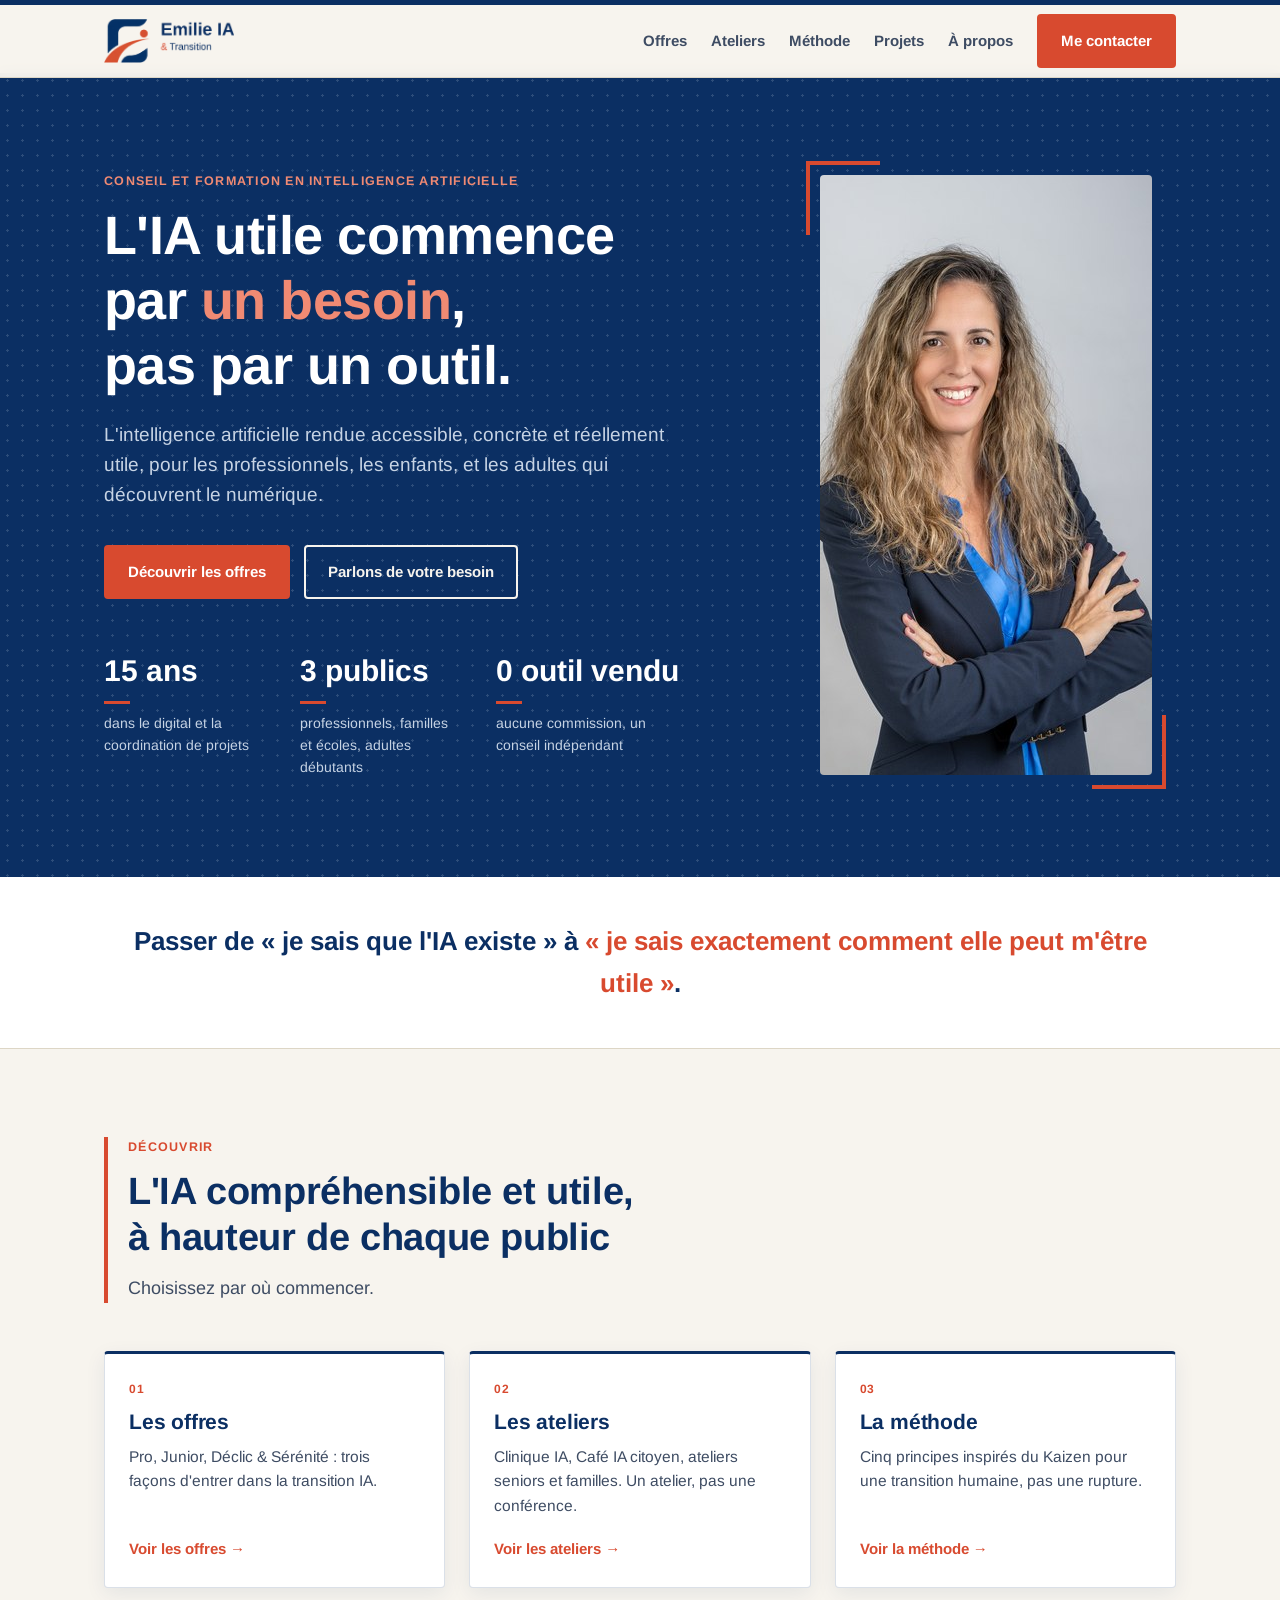
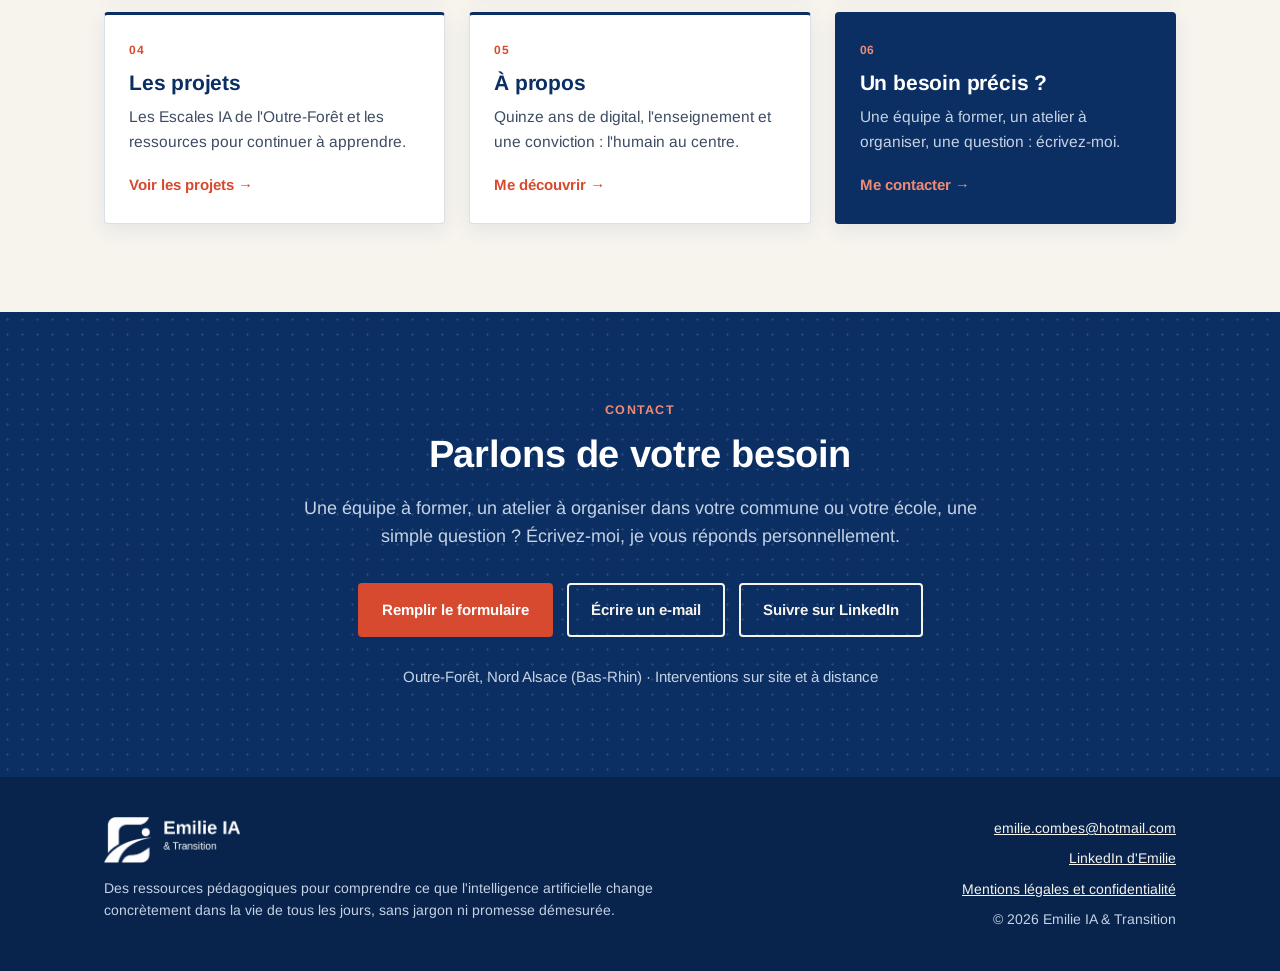
==== commit 80cac7cc: "Page Contact avec le formulaire Tally Co-Authored-By: Claude Opus 5.5 (1M context) <noreply@anthropi" ====
--- a/index.html
+++ b/index.html
@@ -21,7 +21,7 @@
         <a href="methode.html">Méthode</a>
         <a href="projets.html">Projets</a>
         <a href="a-propos.html">À propos</a>
-        <a class="btn" href="#contact">Me contacter</a>
+        <a class="btn" href="contact.html">Me contacter</a>
       </nav>
     </div>
   </header>
@@ -35,7 +35,7 @@
           <p class="lead">L'intelligence artificielle rendue accessible, concrète et réellement utile, pour les professionnels, les enfants, et les adultes qui découvrent le numérique.</p>
           <div class="actions">
             <a class="btn" href="offres.html">Découvrir les offres</a>
-            <a class="btn btn-light" href="#contact">Parlons de votre besoin</a>
+            <a class="btn btn-light" href="contact.html">Parlons de votre besoin</a>
           </div>
           <div class="stats">
             <div class="stat"><strong>15 ans</strong><span>dans le digital et la coordination de projets</span></div>
@@ -68,7 +68,7 @@
           <a class="teaser" href="methode.html"><span class="num">03</span><h3>La méthode</h3><p>Cinq principes inspirés du Kaizen pour une transition humaine, pas une rupture.</p><span class="more">Voir la méthode</span></a>
           <a class="teaser" href="projets.html"><span class="num">04</span><h3>Les projets</h3><p>Les Escales IA de l'Outre-Forêt et les ressources pour continuer à apprendre.</p><span class="more">Voir les projets</span></a>
           <a class="teaser" href="a-propos.html"><span class="num">05</span><h3>À propos</h3><p>Quinze ans de digital, l'enseignement et une conviction : l'humain au centre.</p><span class="more">Me découvrir</span></a>
-          <a class="teaser teaser-cta" href="#contact"><span class="num">06</span><h3>Un besoin précis ?</h3><p>Une équipe à former, un atelier à organiser, une question : écrivez-moi.</p><span class="more">Me contacter</span></a>
+          <a class="teaser teaser-cta" href="contact.html"><span class="num">06</span><h3>Un besoin précis ?</h3><p>Une équipe à former, un atelier à organiser, une question : écrivez-moi.</p><span class="more">Me contacter</span></a>
         </div>
       </div>
     </section>
@@ -80,12 +80,15 @@
         <h2>Parlons de votre besoin</h2>
         <p>Une équipe à former, un atelier à organiser dans votre commune ou votre école, une simple question ? Écrivez-moi, je vous réponds personnellement.</p>
         <div class="actions">
-          <a class="btn" href="mailto:emilie.combes@hotmail.com?subject=Demande%20d'information%20Emilie%20IA%20%26%20Transition">Écrire un e-mail</a>
+          <a class="btn" href="contact.html">Remplir le formulaire</a>
+          <a class="btn btn-light" href="mailto:emilie.combes@hotmail.com">Écrire un e-mail</a>
           <a class="btn btn-light" href="https://www.linkedin.com/company/emilie-ia-transition/" target="_blank" rel="noopener">Suivre sur LinkedIn</a>
         </div>
         <p class="place">Outre-Forêt, Nord Alsace (Bas-Rhin) · Interventions sur site et à distance</p>
       </div>
     </section>
+
+  </main>
 
   <footer class="site-footer">
     <div class="wrap">
--- a/style.css
+++ b/style.css
@@ -235,3 +235,59 @@
   .site-footer .wrap { grid-template-columns: 1fr; }
   .site-footer .links { align-items: flex-start; }
 }
+
+/* Article */
+.article .wrap { max-width: 780px; }
+.article h2 { font-size: clamp(23px, 2.8vw, 28px); margin: 44px 0 14px; padding-left: 16px; border-left: 4px solid var(--terracotta); }
+.article p { color: var(--ink-soft); font-size: 17.5px; line-height: 1.7; }
+.article p + p { margin-top: 14px; }
+.article-figure { margin: 0 0 8px; display: flex; gap: 20px; align-items: center; background: var(--surface); border: 1px solid var(--border); border-radius: var(--radius); padding: 16px; }
+.article-figure img { width: 120px; height: 120px; border-radius: 50%; border: 3px solid var(--terracotta); object-fit: cover; flex: none; }
+.article-figure figcaption { color: var(--ink-soft); font-style: italic; font-size: 15.5px; }
+.article-steps { margin: 0; padding: 0; list-style: none; counter-reset: s; display: flex; flex-direction: column; gap: 14px; }
+.article-steps li { position: relative; padding: 16px 18px 16px 64px; background: var(--surface); border: 1px solid var(--border); border-radius: var(--radius); color: var(--ink-soft); font-size: 16.5px; }
+.article-steps li::before { counter-increment: s; content: counter(s); position: absolute; left: 16px; top: 14px; width: 34px; height: 34px; border-radius: 50%; border: 2px solid var(--terracotta); color: var(--terracotta); font-weight: 700; display: flex; align-items: center; justify-content: center; }
+.article-steps strong, .article-list strong { color: var(--navy); }
+.article-list { margin: 14px 0; padding: 0; list-style: none; display: flex; flex-direction: column; gap: 10px; }
+.article-list li { position: relative; padding-left: 20px; color: var(--ink-soft); font-size: 17px; }
+.article-list li::before { content: ''; position: absolute; left: 0; top: 12px; width: 9px; height: 2px; background: var(--terracotta); }
+.article-quote { margin: 40px 0 0; padding: 22px 26px; background: var(--navy); color: #fff; border-left: 4px solid var(--terracotta); border-radius: var(--radius); font-size: 20px; font-weight: 700; line-height: 1.45; }
+.article-actions { margin-top: 28px; display: flex; flex-wrap: wrap; gap: 12px; }
+.project.featured .photo img[src*="bobine"] { object-fit: contain; background: #3a2a1a; }
+@media (max-width: 760px) {
+  .article-figure { flex-direction: column; text-align: center; }
+}
+
+/* Page de remerciement */
+.thanks { position: relative; background: var(--navy); padding: 72px 0 88px; overflow: hidden; }
+.thanks::before { content: ''; position: absolute; inset: 0; background-image: radial-gradient(rgba(198, 211, 228, .18) 1.2px, transparent 1.2px); background-size: 15px 15px; }
+.thanks .wrap { position: relative; max-width: 720px; }
+.thanks-card { background: var(--surface); border-radius: var(--radius); border-top: 4px solid var(--terracotta); box-shadow: 0 20px 50px rgba(0, 0, 0, .25); padding: 40px 36px 36px; text-align: center; }
+.thanks-avatar { width: 150px; height: 150px; margin: -110px auto 20px; border-radius: 50%; box-shadow: 0 10px 30px rgba(11, 47, 99, .3); }
+.thanks h1 { font-size: clamp(26px, 4vw, 36px); }
+.thanks .lead { margin-top: 14px; font-size: 18px; color: var(--ink-soft); }
+.thanks .sign { margin-top: 10px; font-weight: 700; color: var(--terracotta); font-style: italic; font-size: 18px; }
+.tip { margin-top: 32px; text-align: left; background: var(--pale); border-left: 4px solid var(--terracotta); border-radius: var(--radius); padding: 20px 22px; }
+.tip-label { display: block; font-size: 12.5px; font-weight: 700; letter-spacing: .1em; text-transform: uppercase; color: var(--terracotta); margin-bottom: 10px; }
+.tip p { color: var(--ink); font-size: 16.5px; }
+.tip strong { color: var(--navy); }
+.tip-moral { margin-top: 12px !important; font-weight: 700; color: var(--navy) !important; }
+.thanks .actions { margin-top: 28px; display: flex; justify-content: center; flex-wrap: wrap; gap: 12px; }
+@media (max-width: 760px) { .thanks { padding-top: 96px; } .thanks-card { padding: 32px 20px 28px; } }
+
+/* Page contact */
+.contact-layout { display: grid; grid-template-columns: 1.5fr 1fr; gap: 32px; align-items: start; }
+.form-card { background: var(--surface); border: 1px solid var(--border); border-top: 3px solid var(--terracotta); border-radius: var(--radius); padding: 24px 24px 18px; box-shadow: var(--shadow); }
+.form-card iframe { display: block; border: 0; min-height: 520px; }
+.form-fallback { margin-top: 12px; font-size: 14px; color: var(--ink-faint); }
+.contact-aside { background: var(--navy); color: var(--on-navy-soft); border-radius: var(--radius); padding: 28px 24px; display: flex; flex-direction: column; gap: 16px; position: sticky; top: 100px; }
+.contact-aside img { width: 96px; height: 96px; }
+.contact-aside h2 { color: #fff; font-size: 22px; }
+.contact-aside ol { margin: 0; padding-left: 20px; display: flex; flex-direction: column; gap: 8px; }
+.contact-aside li::marker { color: #F08A73; font-weight: 700; }
+.contact-aside .aside-place { font-size: 14px; }
+.contact-aside .btn-outline { color: var(--on-navy); border-color: var(--on-navy); align-self: flex-start; }
+.contact-aside .btn-outline:hover { background: var(--on-navy); color: var(--navy); }
+@media (max-width: 980px) { .contact-layout { grid-template-columns: 1fr; } .contact-aside { position: static; } }
+@media (max-width: 760px) { .form-card { padding: 16px 12px 12px; } }
+.nav .btn[aria-current="page"] { color: #fff; }
